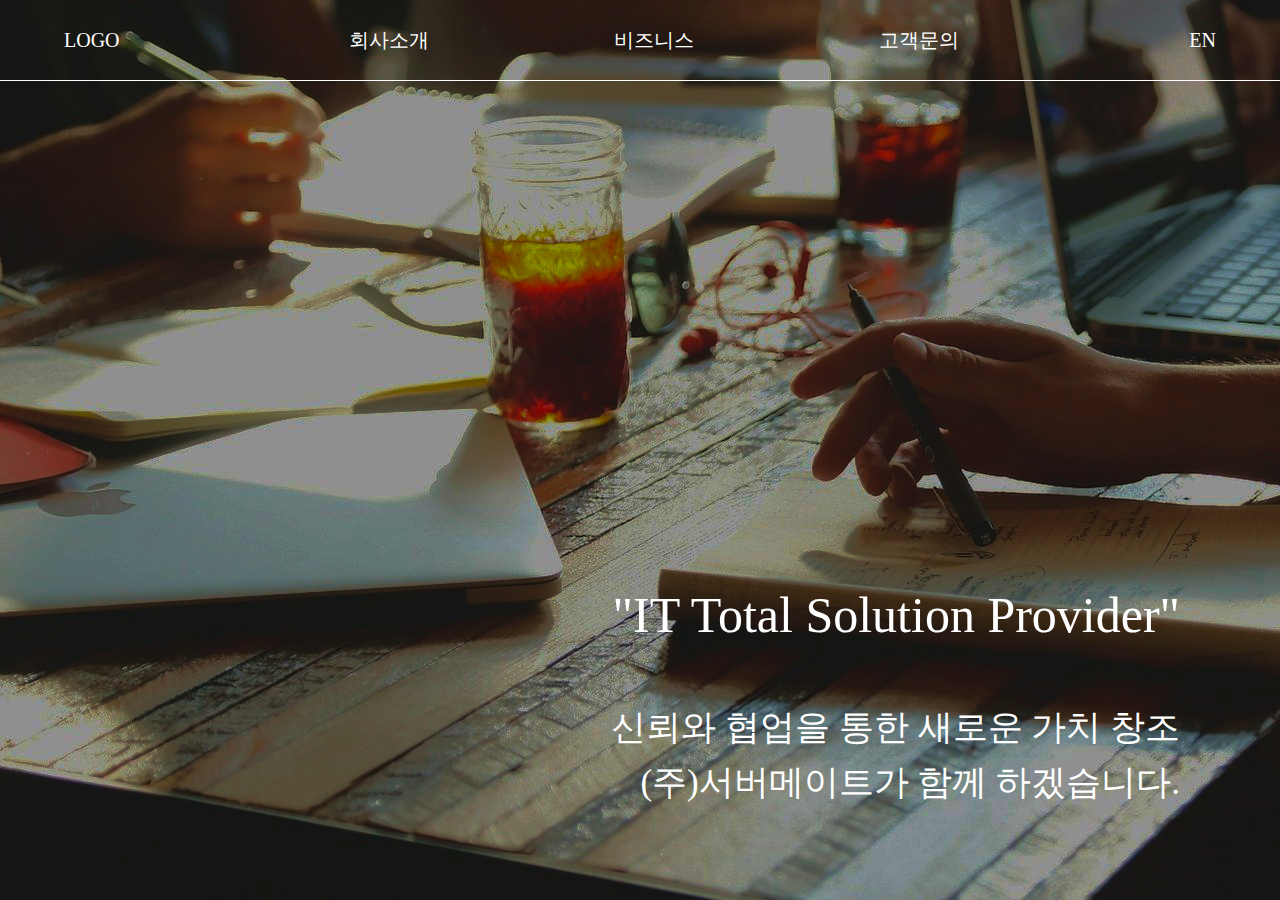
==== index.html @ db67a569 "Update main visual box." ====
<!DOCTYPE html>
<html lang="en">

<head>
    <meta charset="UTF-8">
    <meta name="viewport" content="width=device-width, initial-scale=1.0">
    <link rel="stylesheet" href="css/styles.css">
    <title>(주)서버메이트</title>
</head>

<body>
    <div class="wrap_main">
        <div class="wrap_header">
            <div class="wrap_header-center">
                <div class="header-logo">
                    LOGO
                </div>
                <div class="header-menu">
                    <span class="menu-title menu-company">회사소개</span>
                    <span class="menu-title menu-business">비즈니스</span>
                    <span class="menu-title menu-contact">고객문의</span>
                </div>
                <div class="header-english">
                    <span class="en">EN</span>
                </div>
            </div>
        </div>
        <div class="main-textbox">
            <span class="text big-text">"IT Total Solution Provider"</span>
            <span class="text">신뢰와 협업을 통한 새로운 가치 창조</span>
            <span class="text">(주)서버메이트가 함께 하겠습니다.</span>
        </div>
    </div>
</body>

</html>
---- css/styles.css ----
@import "reset.css";

.wrap_main {
    background-image: url("../img/main_background.png");
    width: 100%;
    height: 100vh;
}

.wrap_header {
    box-sizing: border-box;
    display: flex;
    justify-content: center;
    align-items: center;
    width: 100%;
    border-bottom: 1px solid white;
    font-size: 20px;
    color: white;
    padding: 30px 0px;
}   

.wrap_header-center {
    display: flex;
    width: 90%;
    justify-content: space-between;
    align-items: center;
}

.menu-title {
    margin: 0px 10vh;
}

.main-textbox {
    box-sizing: border-box;
    position: absolute;
    bottom: 100px;
    right: 100px;
    color: white;
    font-size: 35px;
    display: flex;
    flex-direction: column;
    text-align: right;
}

.big-text {
    font-size: 50px;
    margin-bottom: 70px;
}

.text:nth-child(2) {
    margin-bottom: 20px;
}
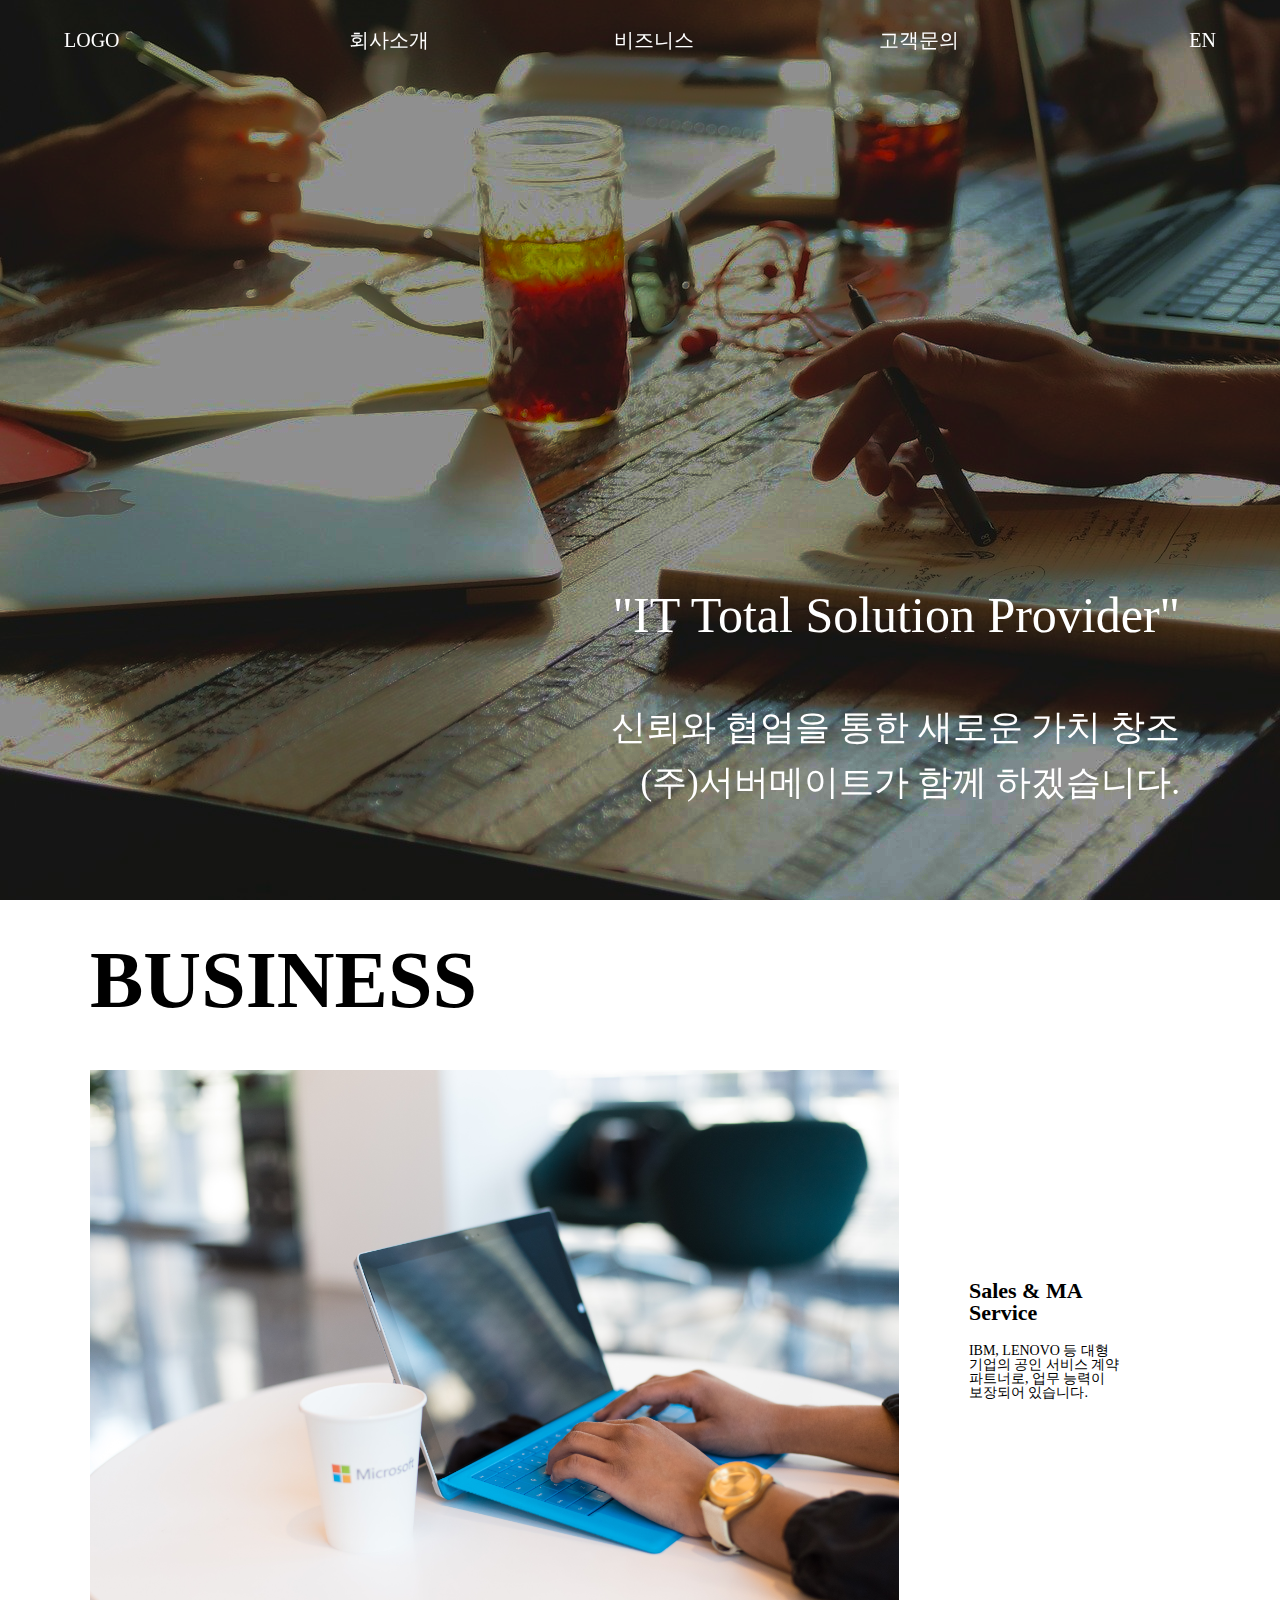
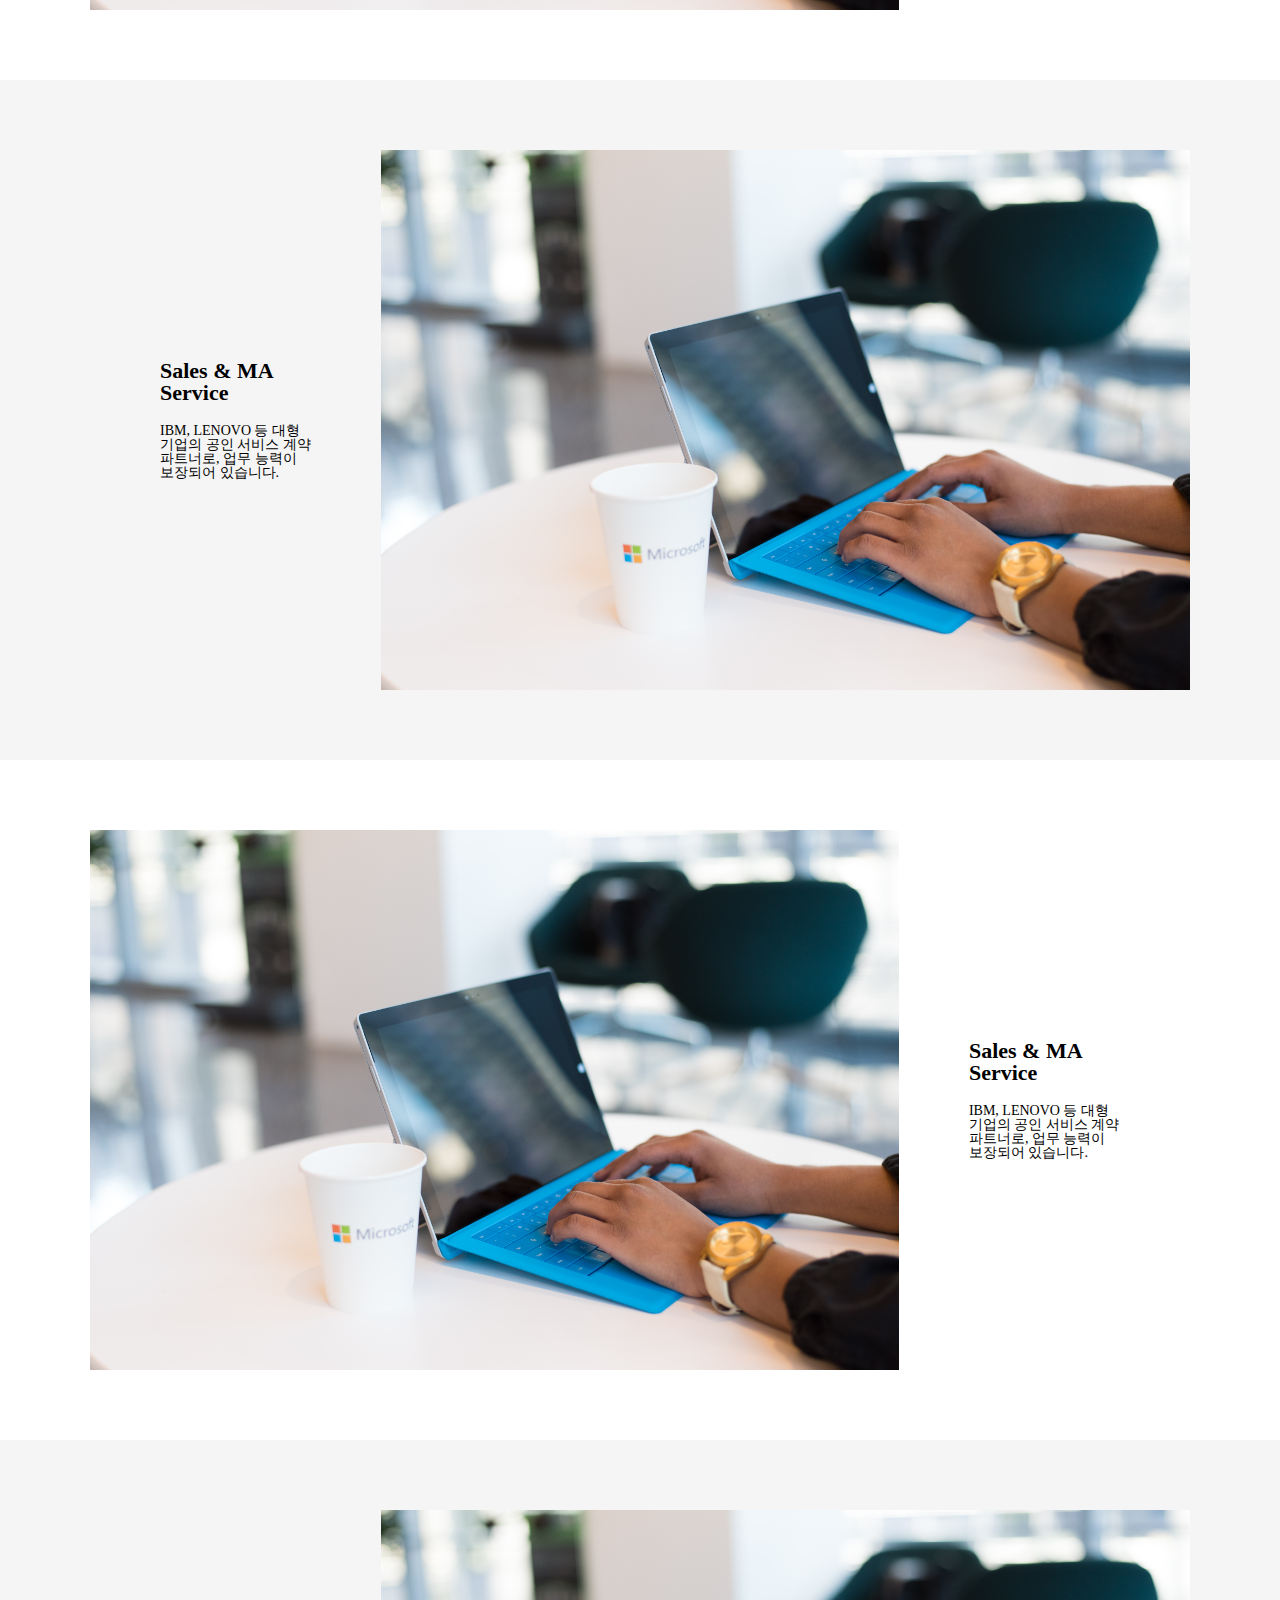
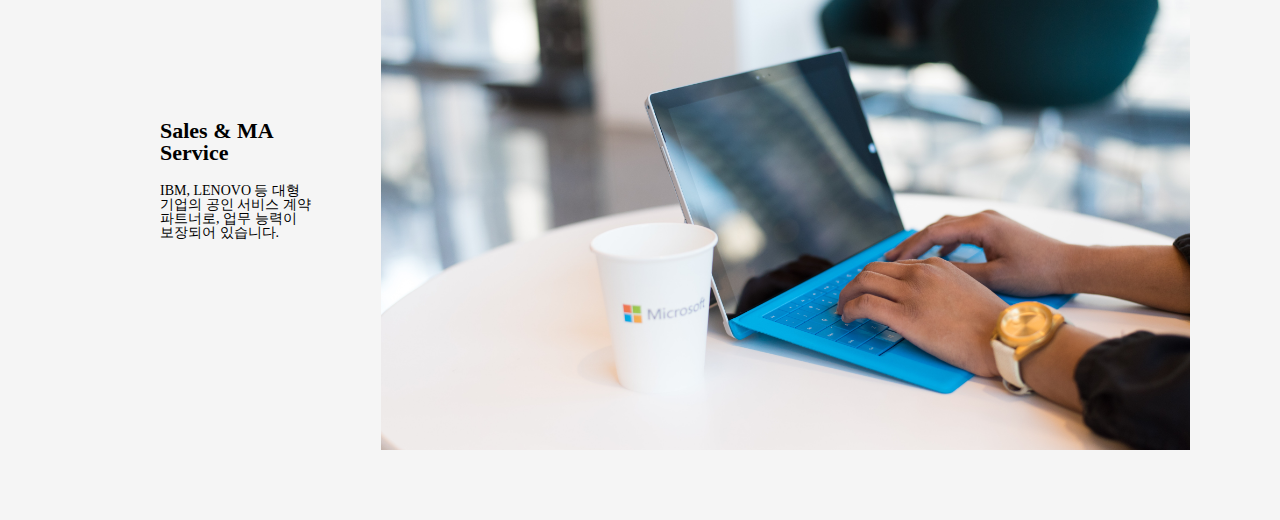
==== commit 92951fe4: "메인 페이지의 비즈니스 컨텐츠 업데이트." ====
--- a/index.html
+++ b/index.html
@@ -31,6 +31,39 @@
             <span class="text">(주)서버메이트가 함께 하겠습니다.</span>
         </div>
     </div>
+    <div class="main_business">
+        <div class="main_business-title">
+            <span>BUSINESS</span>
+        </div>
+        <div class="main_business-column">
+            <img src="./img/business1.jpg">
+            <div class="main_business-text">
+                <span>Sales & MA Service</span>
+                <span>IBM, LENOVO 등 대형 기업의 공인 서비스 계약 파트너로, 업무 능력이 보장되어 있습니다.</span>
+            </div>
+        </div>
+        <div class="main_business-column">
+            <div class="main_business-text">
+                <span>Sales & MA Service</span>
+                <span>IBM, LENOVO 등 대형 기업의 공인 서비스 계약 파트너로, 업무 능력이 보장되어 있습니다.</span>
+            </div>
+            <img src="./img/business1.jpg">
+        </div>
+        <div class="main_business-column">
+            <img src="./img/business1.jpg">
+            <div class="main_business-text">
+                <span>Sales & MA Service</span>
+                <span>IBM, LENOVO 등 대형 기업의 공인 서비스 계약 파트너로, 업무 능력이 보장되어 있습니다.</span>
+            </div>
+        </div>
+        <div class="main_business-column">
+            <div class="main_business-text">
+                <span>Sales & MA Service</span>
+                <span>IBM, LENOVO 등 대형 기업의 공인 서비스 계약 파트너로, 업무 능력이 보장되어 있습니다.</span>
+            </div>
+            <img src="./img/business1.jpg">
+        </div>
+    </div>
 </body>
 
 </html>--- a/css/styles.css
+++ b/css/styles.css
@@ -1,51 +1,7 @@
 @import "reset.css";
+@import "main_visual.css";
+@import "main_business.css";
 
-.wrap_main {
-    background-image: url("../img/main_background.png");
-    width: 100%;
-    height: 100vh;
+* {
+    box-sizing: border-box;
 }
-
-.wrap_header {
-    box-sizing: border-box;
-    display: flex;
-    justify-content: center;
-    align-items: center;
-    width: 100%;
-    border-bottom: 1px solid white;
-    font-size: 20px;
-    color: white;
-    padding: 30px 0px;
-}   
-
-.wrap_header-center {
-    display: flex;
-    width: 90%;
-    justify-content: space-between;
-    align-items: center;
-}
-
-.menu-title {
-    margin: 0px 10vh;
-}
-
-.main-textbox {
-    box-sizing: border-box;
-    position: absolute;
-    bottom: 100px;
-    right: 100px;
-    color: white;
-    font-size: 35px;
-    display: flex;
-    flex-direction: column;
-    text-align: right;
-}
-
-.big-text {
-    font-size: 50px;
-    margin-bottom: 70px;
-}
-
-.text:nth-child(2) {
-    margin-bottom: 20px;
-}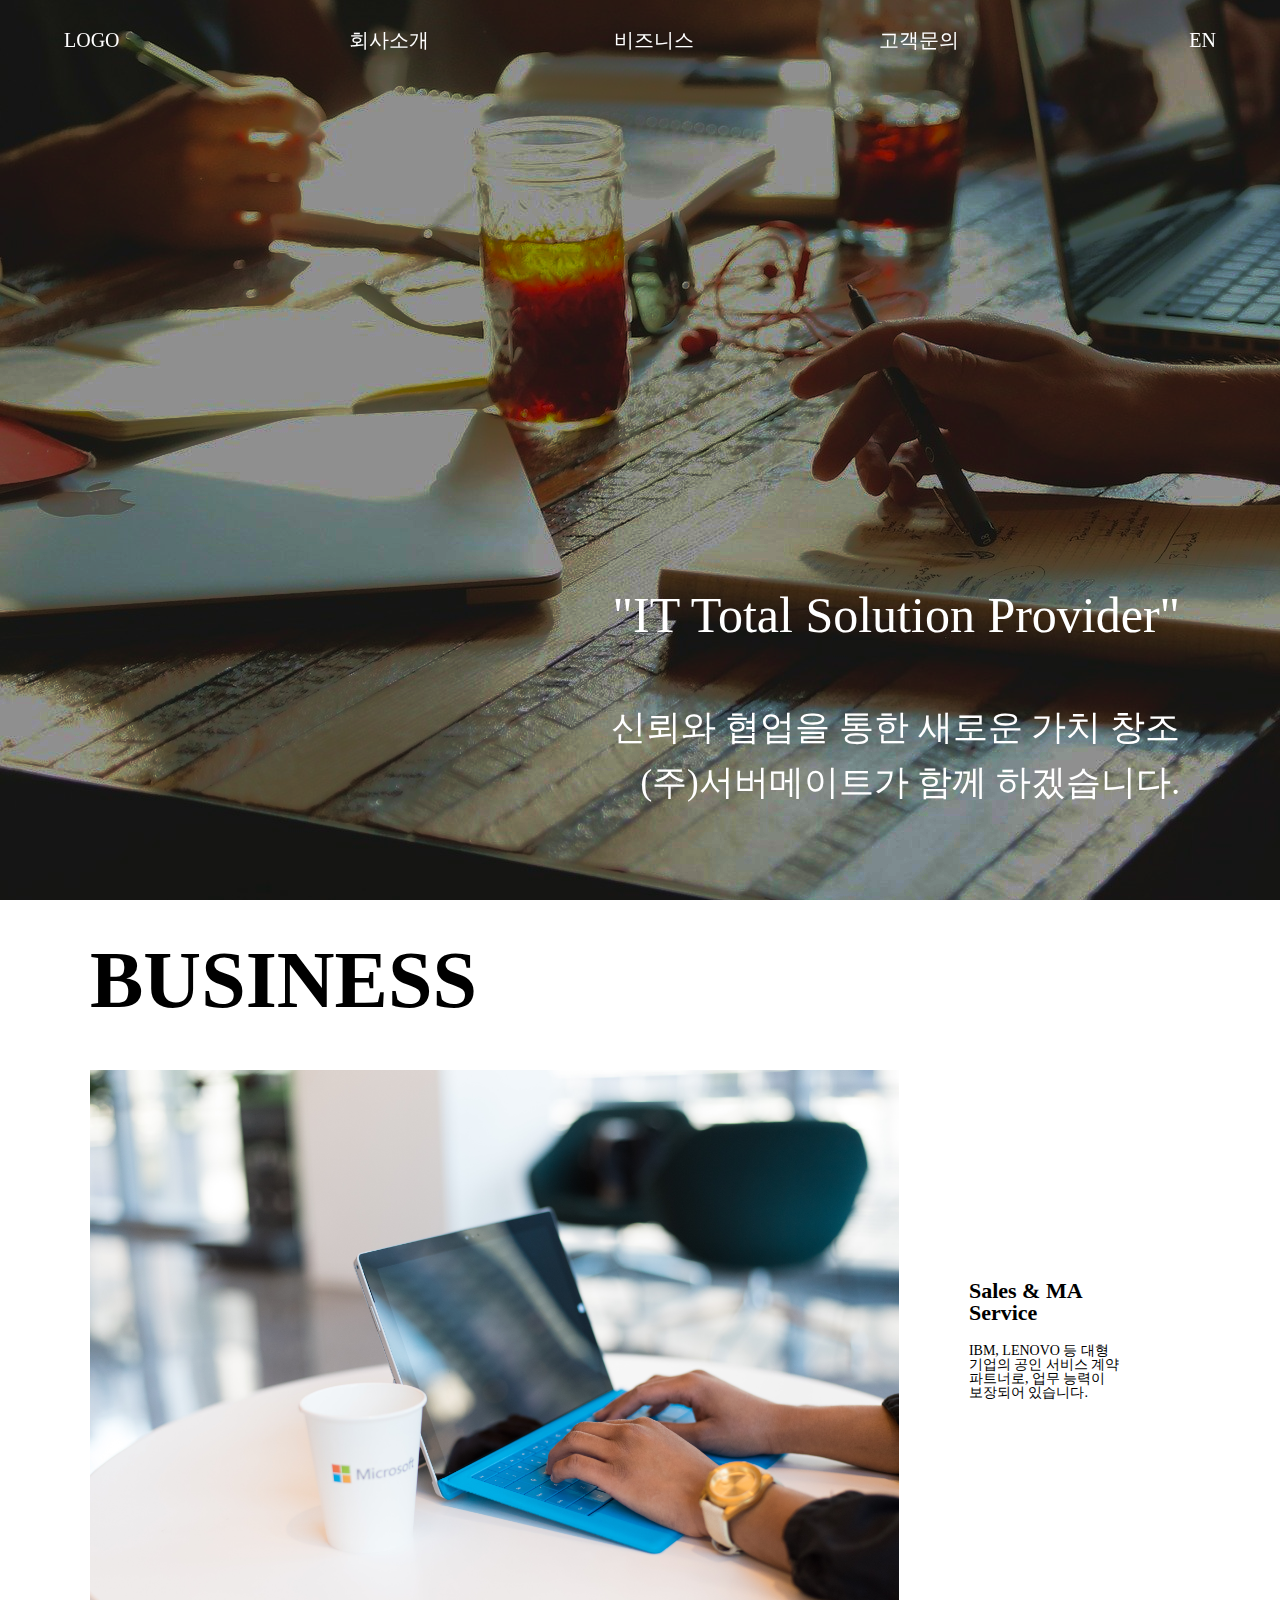
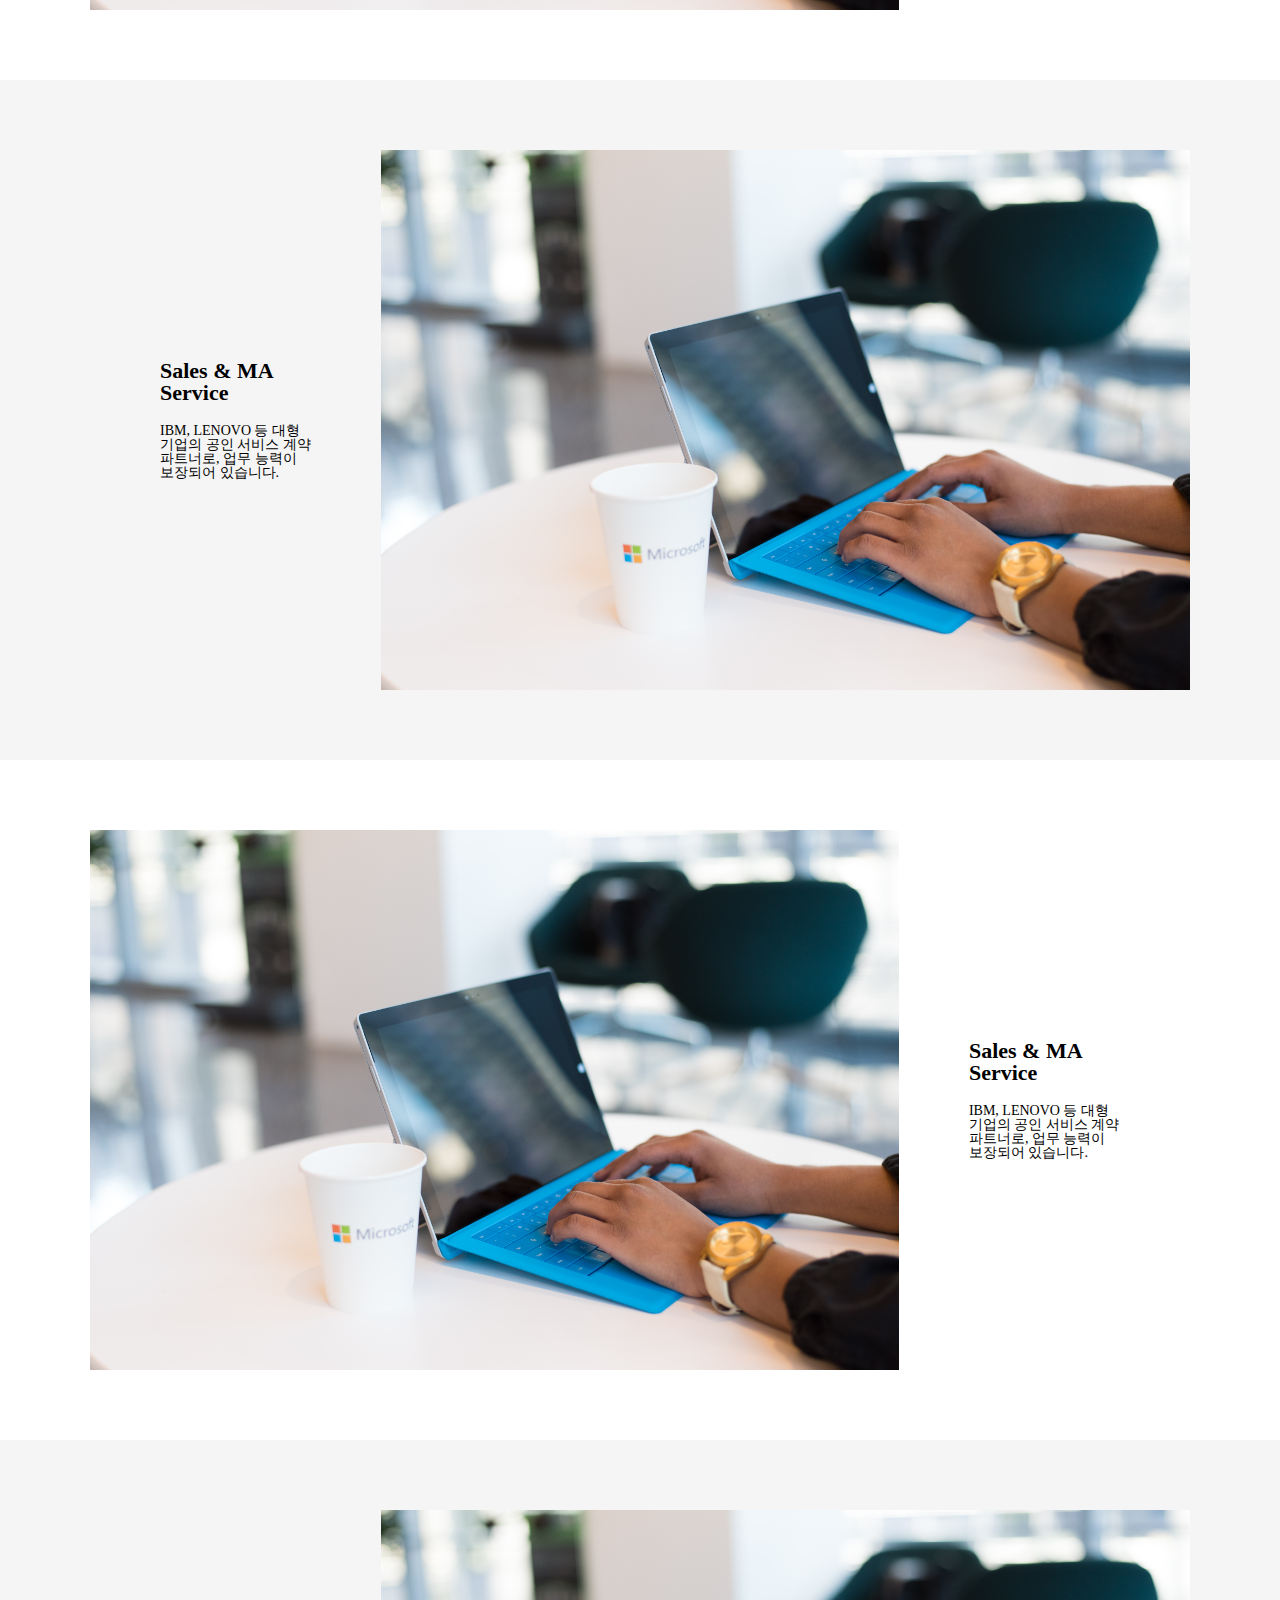
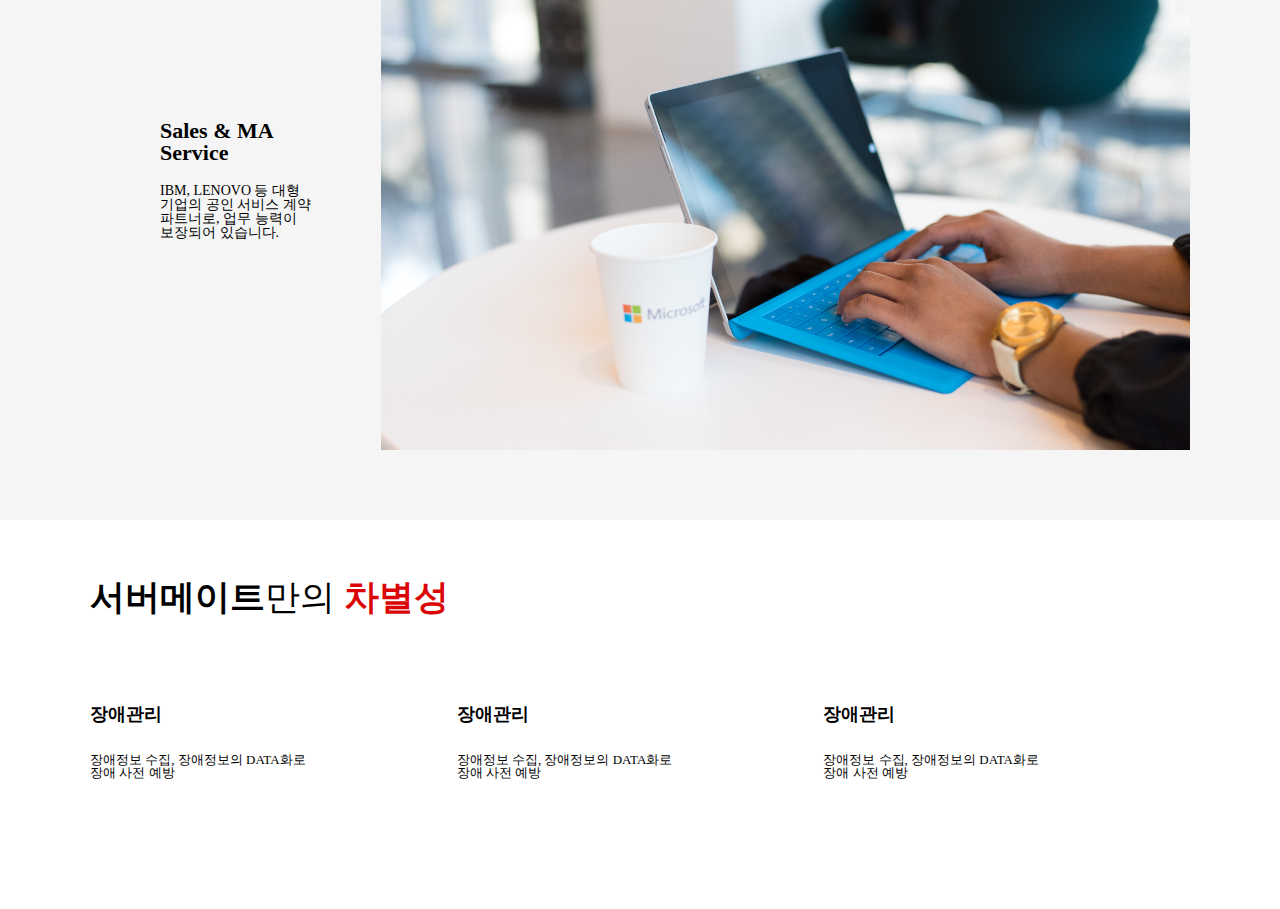
==== commit a6fcaab1: "서버메이트만의 차별성 컨텐츠 추가" ====
--- a/index.html
+++ b/index.html
@@ -4,6 +4,8 @@
 <head>
     <meta charset="UTF-8">
     <meta name="viewport" content="width=device-width, initial-scale=1.0">
+    <link rel="stylesheet" href="https://use.fontawesome.com/releases/v5.12.1/css/all.css"
+        integrity="sha384-v8BU367qNbs/aIZIxuivaU55N5GPF89WBerHoGA4QTcbUjYiLQtKdrfXnqAcXyTv" crossorigin="anonymous">
     <link rel="stylesheet" href="css/styles.css">
     <title>(주)서버메이트</title>
 </head>
@@ -64,6 +66,47 @@
             <img src="./img/business1.jpg">
         </div>
     </div>
+    <div class="main_different">
+        <div class="main_different-title">
+            <span class="title-bold">서버메이트</span><span>만의</span>
+            <span class="title-red">차별성</span>
+        </div>
+        <div class="main_different-content">
+            <div class="main_different-column">
+                <span class="main_different-icon">
+                    <i class="fas fa-ambulance"></i>
+                </span>
+                <span class="main_different-subject">
+                    장애관리
+                </span>
+                <span class="main_different-text">
+                    장애정보 수집, 장애정보의 DATA화로 장애 사전 예방
+                </span>
+            </div>
+            <div class="main_different-column">
+                <span class="main_different-icon">
+                    <i class="fas fa-ambulance"></i>
+                </span>
+                <span class="main_different-subject">
+                    장애관리
+                </span>
+                <span class="main_different-text">
+                    장애정보 수집, 장애정보의 DATA화로 장애 사전 예방
+                </span>
+            </div>
+            <div class="main_different-column">
+                <span class="main_different-icon">
+                    <i class="fas fa-ambulance"></i>
+                </span>
+                <span class="main_different-subject">
+                    장애관리
+                </span>
+                <span class="main_different-text">
+                    장애정보 수집, 장애정보의 DATA화로 장애 사전 예방
+                </span>
+            </div>
+        </div>
+    </div>
 </body>
 
 </html>--- a/css/styles.css
+++ b/css/styles.css
@@ -1,6 +1,7 @@
 @import "reset.css";
 @import "main_visual.css";
 @import "main_business.css";
+@import "main_different.css";
 
 * {
     box-sizing: border-box;
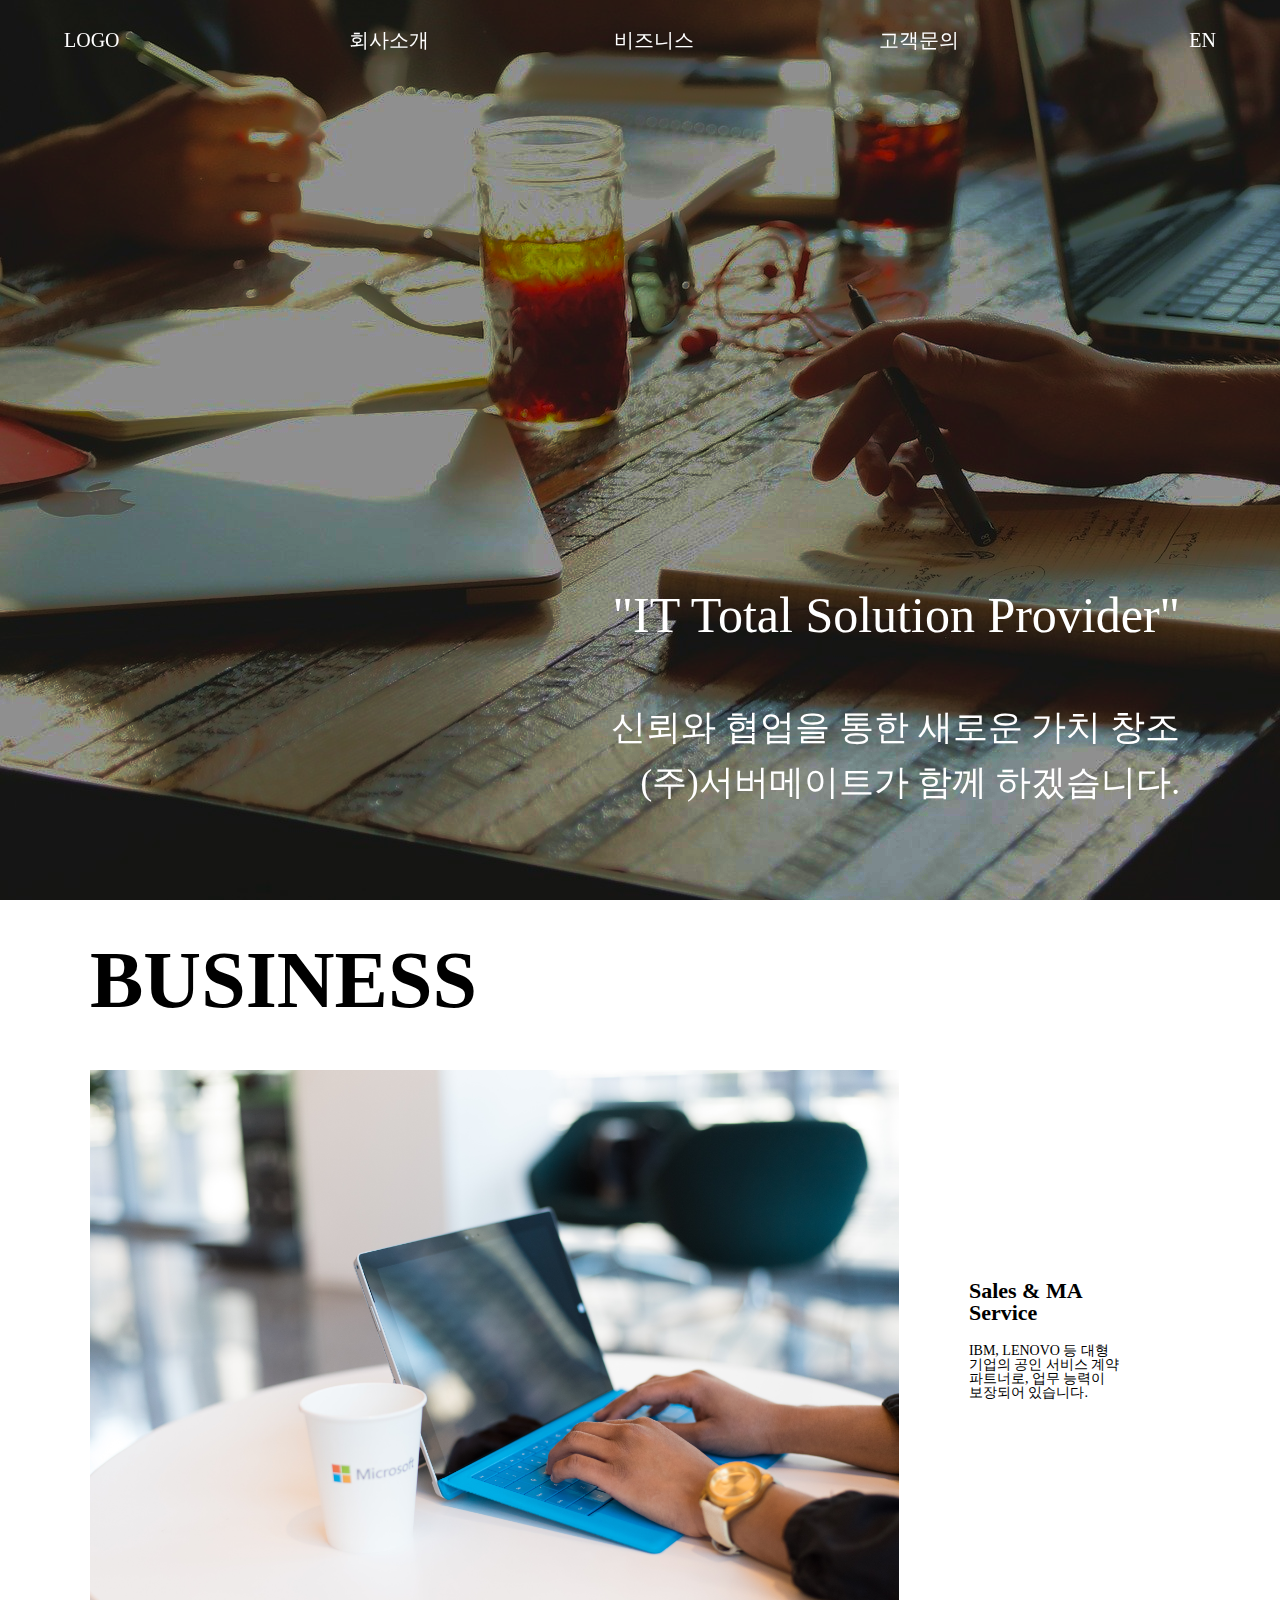
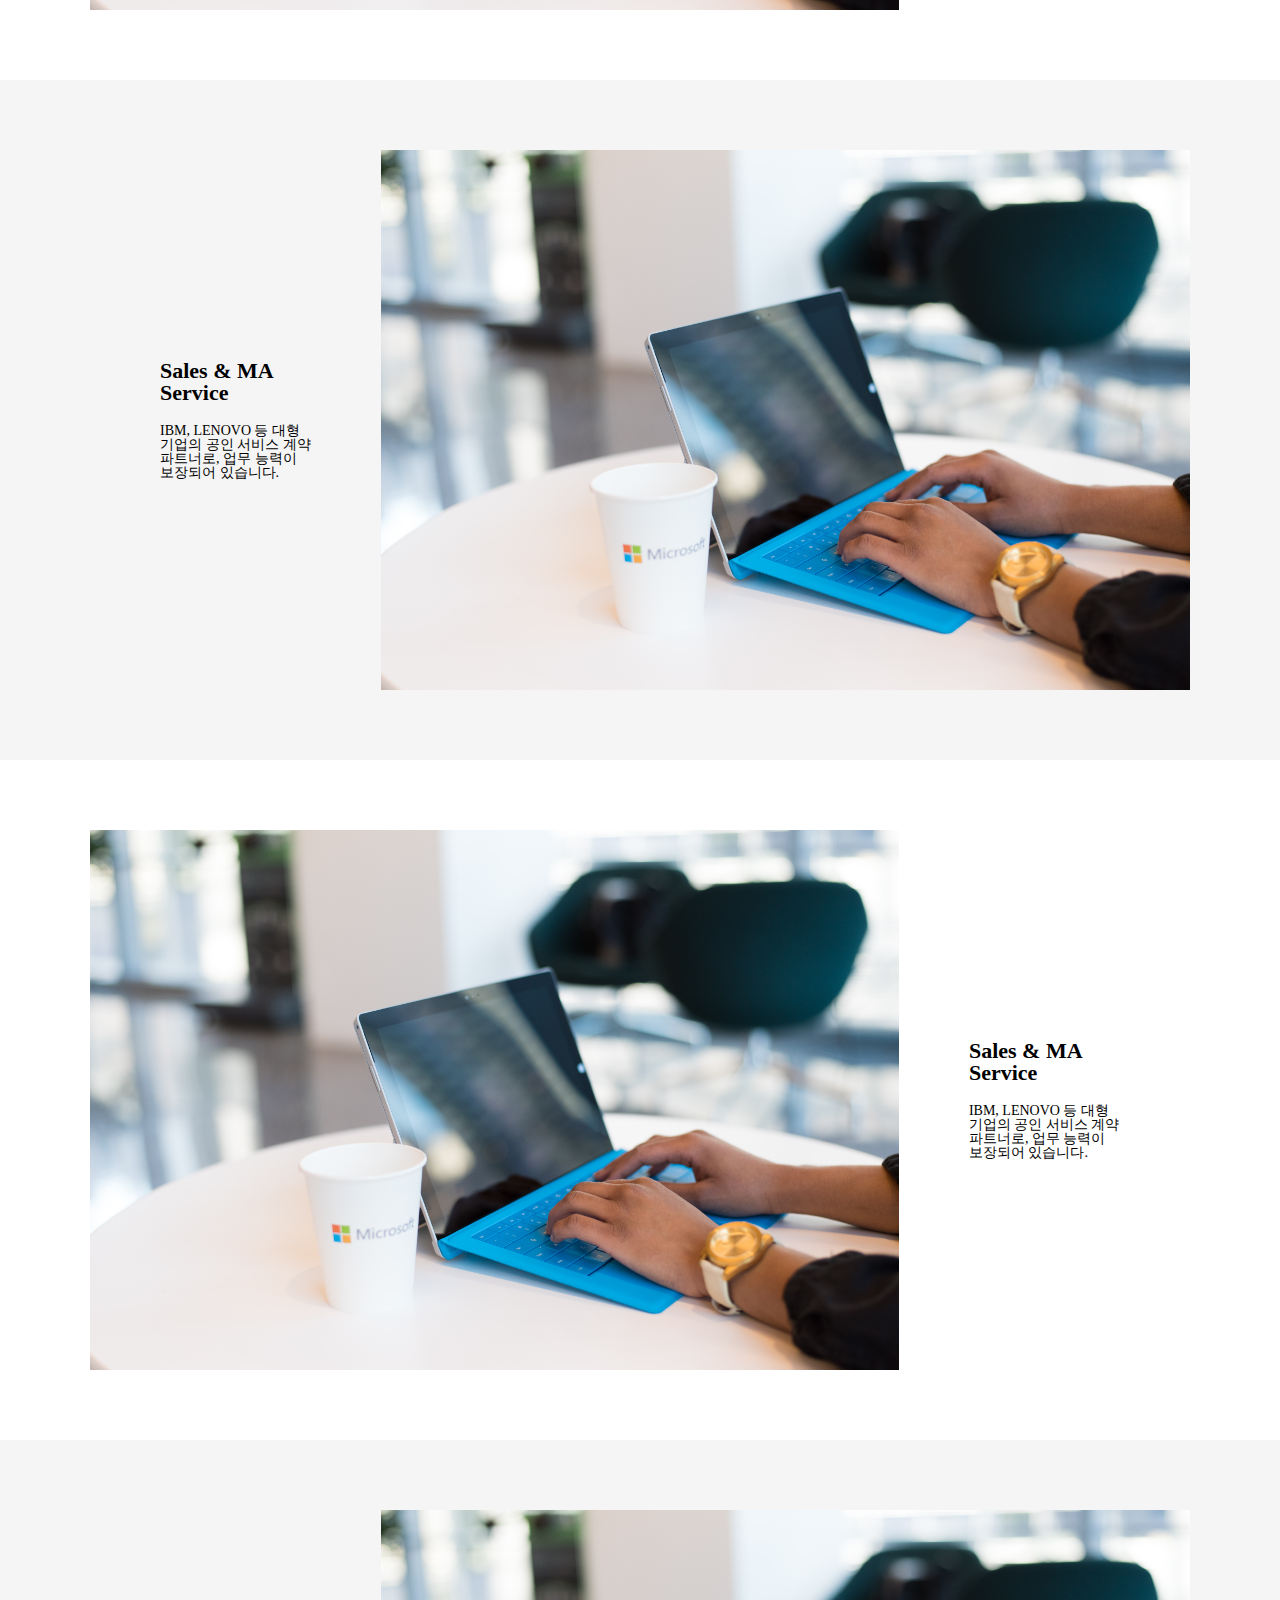
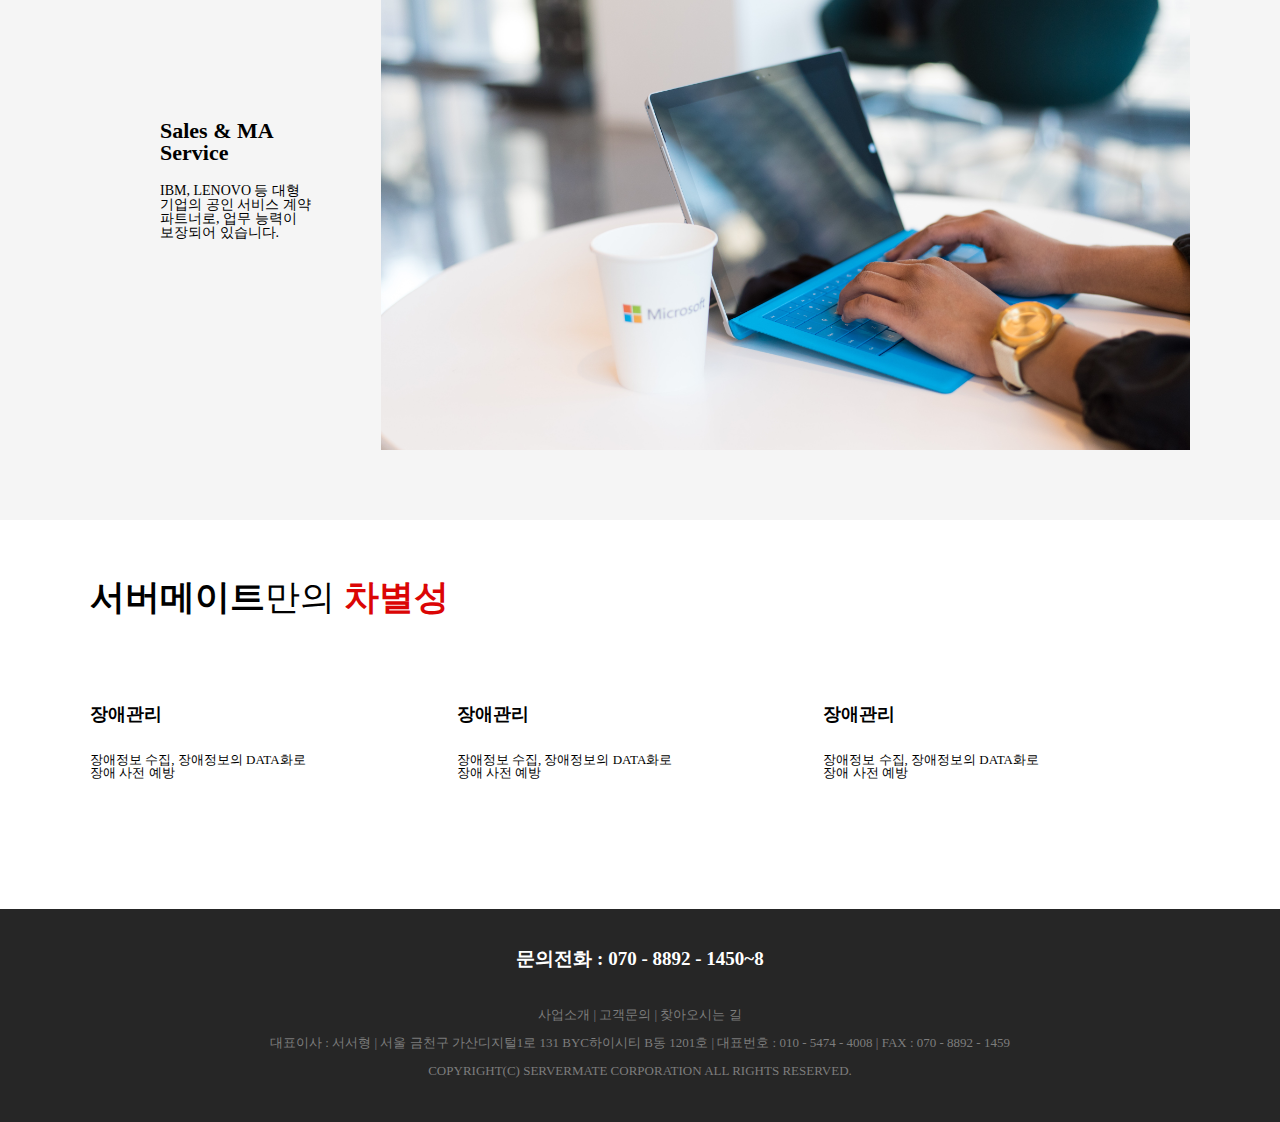
==== commit 81eaf6cf: "푸터 완성." ====
--- a/index.html
+++ b/index.html
@@ -107,6 +107,13 @@
             </div>
         </div>
     </div>
+    <footer class="footer">
+        <span class="footer-call">문의전화 : 070 - 8892 - 1450~8</span>
+        <span class="footer-text">사업소개 | 고객문의 | 찾아오시는 길</span>
+        <span class="footer-text">대표이사 : 서서형 | 서울 금천구 가산디지털1로 131 BYC하이시티 B동 1201호 | 대표번호 : 010 - 5474 - 4008 | FAX :
+            070 - 8892 - 1459</span>
+        <span class="footer-text">COPYRIGHT(C) SERVERMATE CORPORATION ALL RIGHTS RESERVED.</span>
+    </footer>
 </body>
 
 </html>--- a/css/styles.css
+++ b/css/styles.css
@@ -2,6 +2,7 @@
 @import "main_visual.css";
 @import "main_business.css";
 @import "main_different.css";
+@import "footer.css";
 
 * {
     box-sizing: border-box;
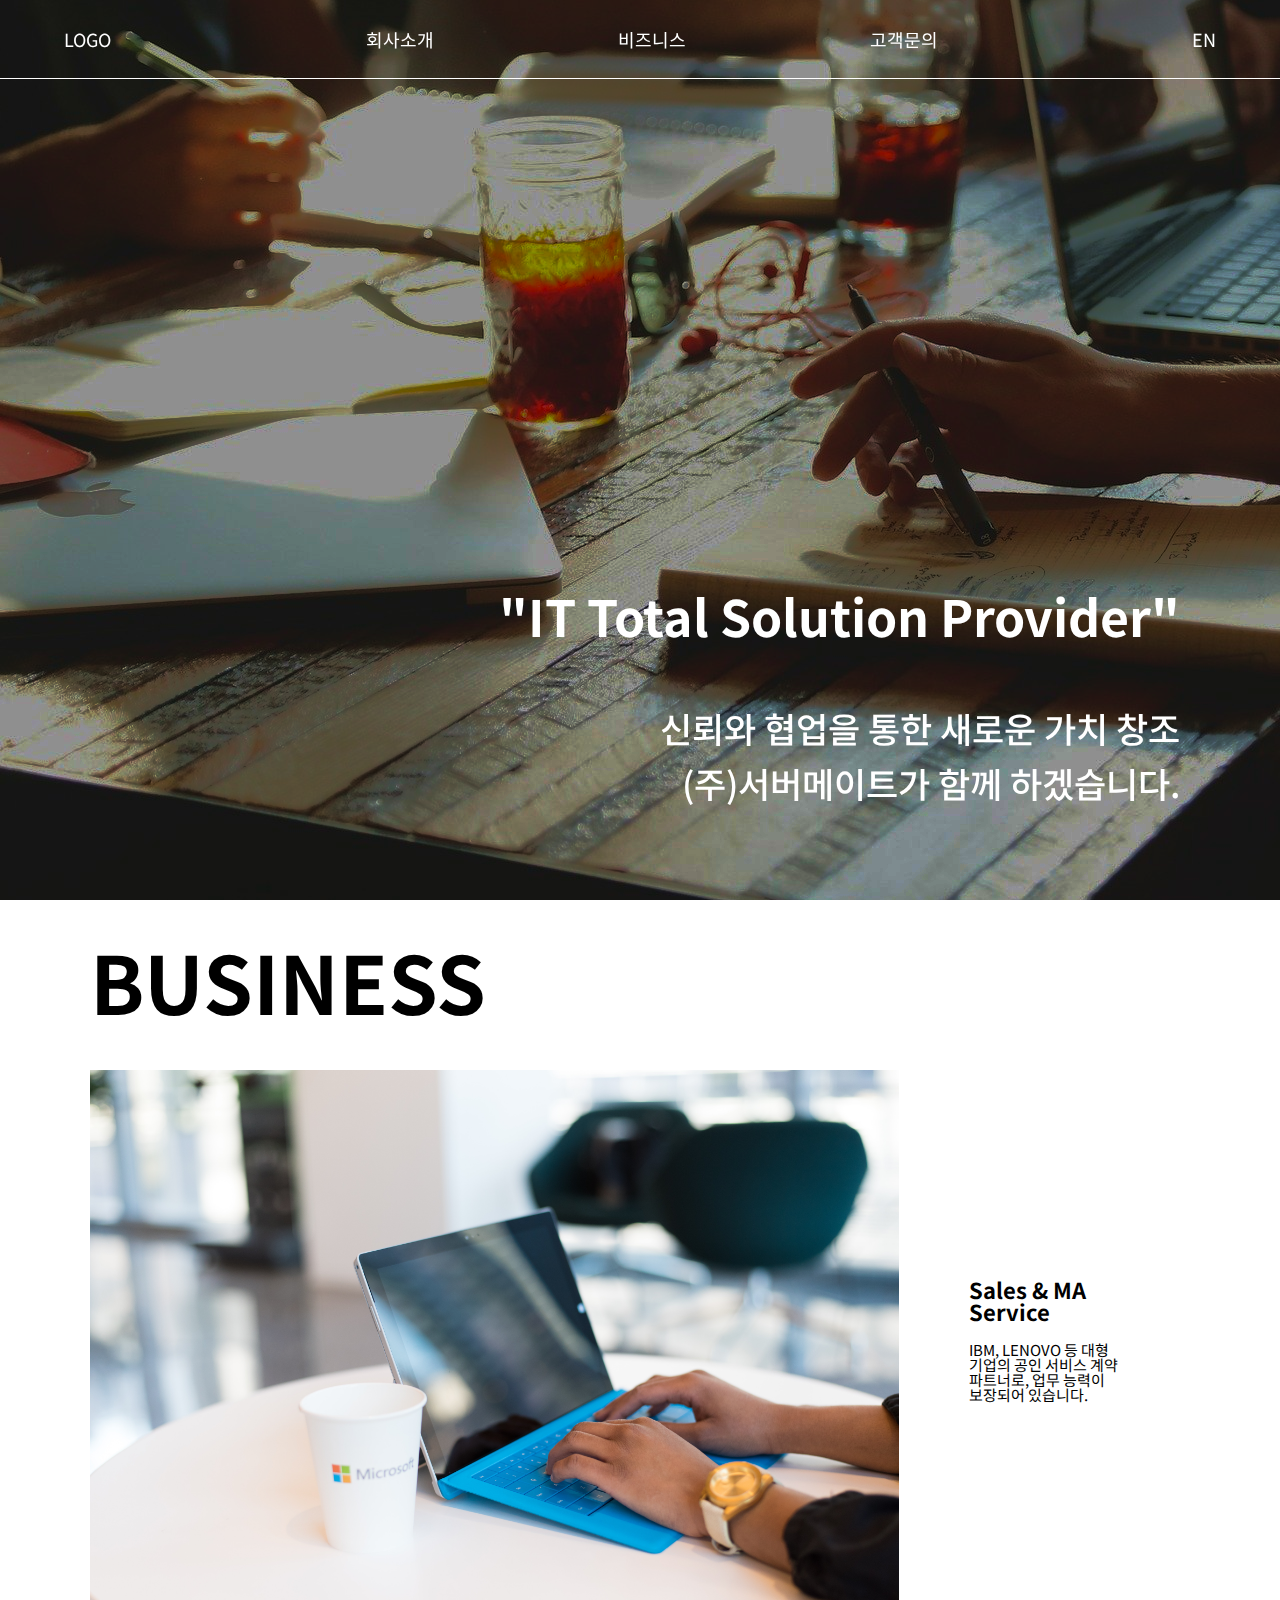
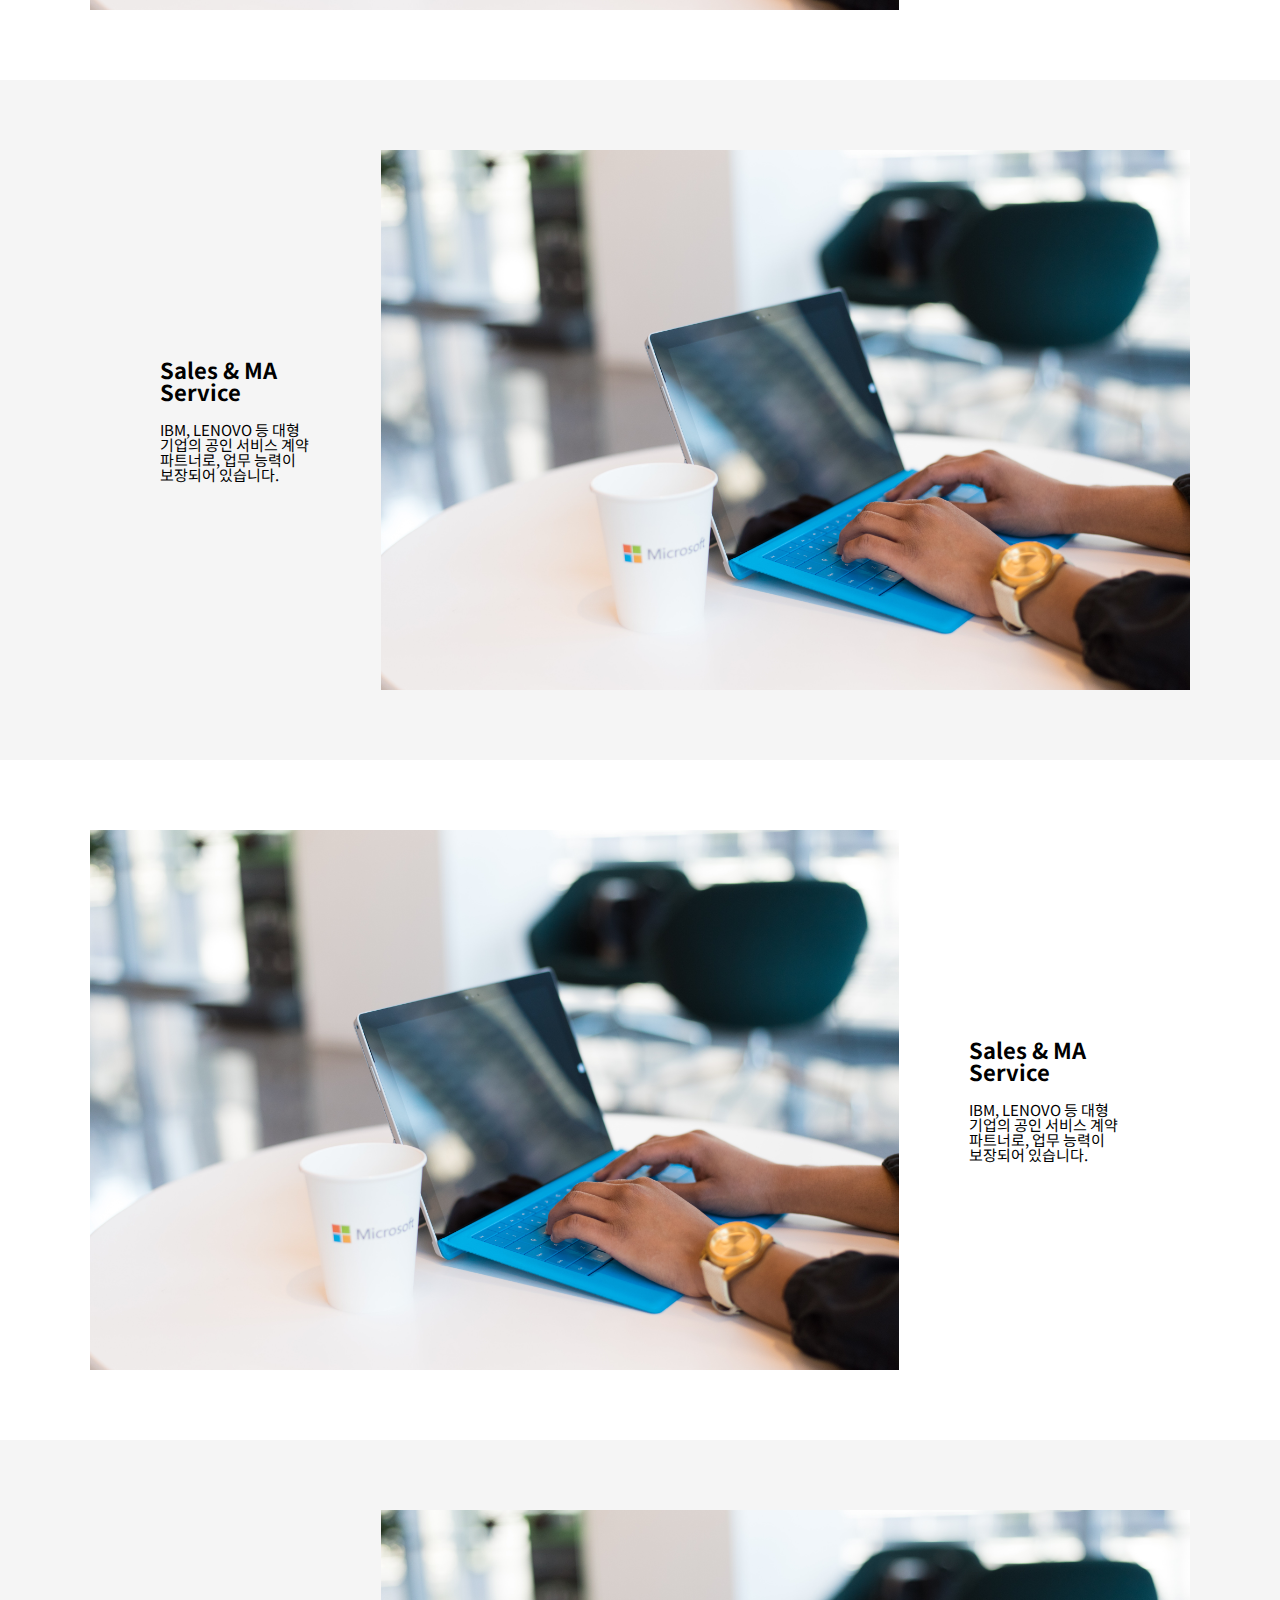
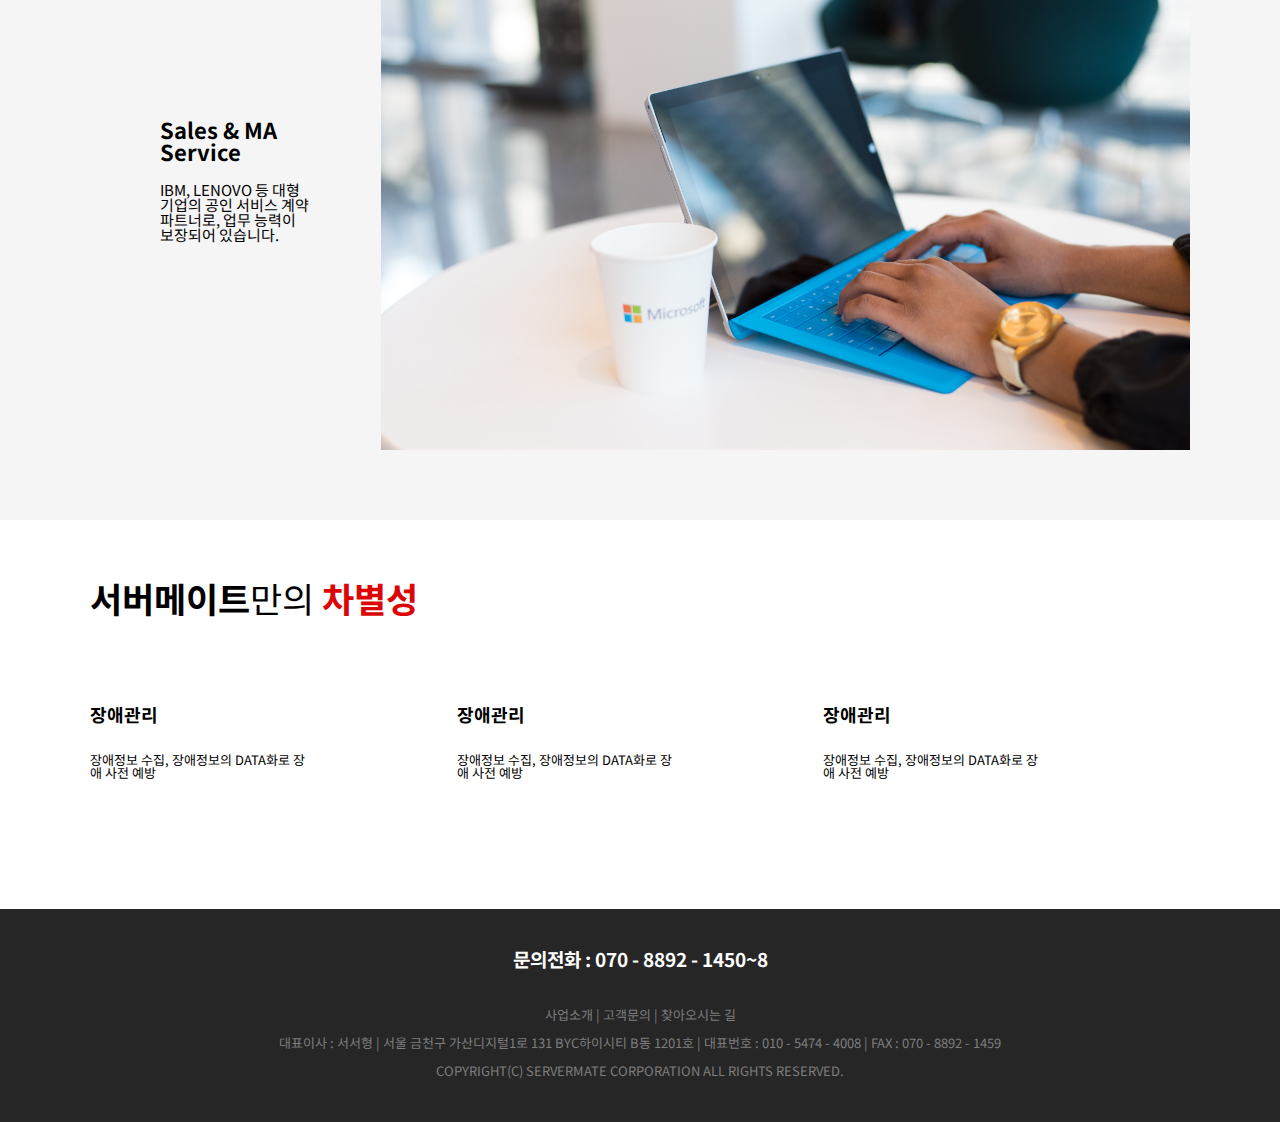
==== commit 0c57883a: "폰트를 Noto Sans KR로 바꿨습니다." ====
--- a/index.html
+++ b/index.html
@@ -7,23 +7,28 @@
     <link rel="stylesheet" href="https://use.fontawesome.com/releases/v5.12.1/css/all.css"
         integrity="sha384-v8BU367qNbs/aIZIxuivaU55N5GPF89WBerHoGA4QTcbUjYiLQtKdrfXnqAcXyTv" crossorigin="anonymous">
     <link rel="stylesheet" href="css/styles.css">
+    <link href="https://fonts.googleapis.com/css2?family=Noto+Sans+KR:wght@400;500;700&display=swap" rel="stylesheet">
     <title>(주)서버메이트</title>
 </head>
 
 <body>
     <div class="wrap_main">
         <div class="wrap_header">
-            <div class="wrap_header-center">
-                <div class="header-logo">
-                    LOGO
-                </div>
-                <div class="header-menu">
-                    <span class="menu-title menu-company">회사소개</span>
-                    <span class="menu-title menu-business">비즈니스</span>
-                    <span class="menu-title menu-contact">고객문의</span>
-                </div>
-                <div class="header-english">
-                    <span class="en">EN</span>
+            <div class="wrap_header-header">
+                <div class="wrap_header-center">
+                    <div class="header-logo">
+                        LOGO
+                    </div>
+                    <div class="header-menu">
+                        <a href="company.html">
+                            <span class="menu-title menu-company">회사소개</span>
+                        </a>
+                        <span class="menu-title menu-business">비즈니스</span>
+                        <span class="menu-title menu-contact">고객문의</span>
+                    </div>
+                    <div class="header-english">
+                        <span class="en">EN</span>
+                    </div>
                 </div>
             </div>
         </div>
@@ -114,6 +119,7 @@
             070 - 8892 - 1459</span>
         <span class="footer-text">COPYRIGHT(C) SERVERMATE CORPORATION ALL RIGHTS RESERVED.</span>
     </footer>
+    <script src="./js/menu.js"></script>
 </body>
 
 </html>--- a/css/styles.css
+++ b/css/styles.css
@@ -7,3 +7,7 @@
 * {
     box-sizing: border-box;
 }
+
+body {
+    font-family: 'Noto Sans KR', sans-serif;
+}
